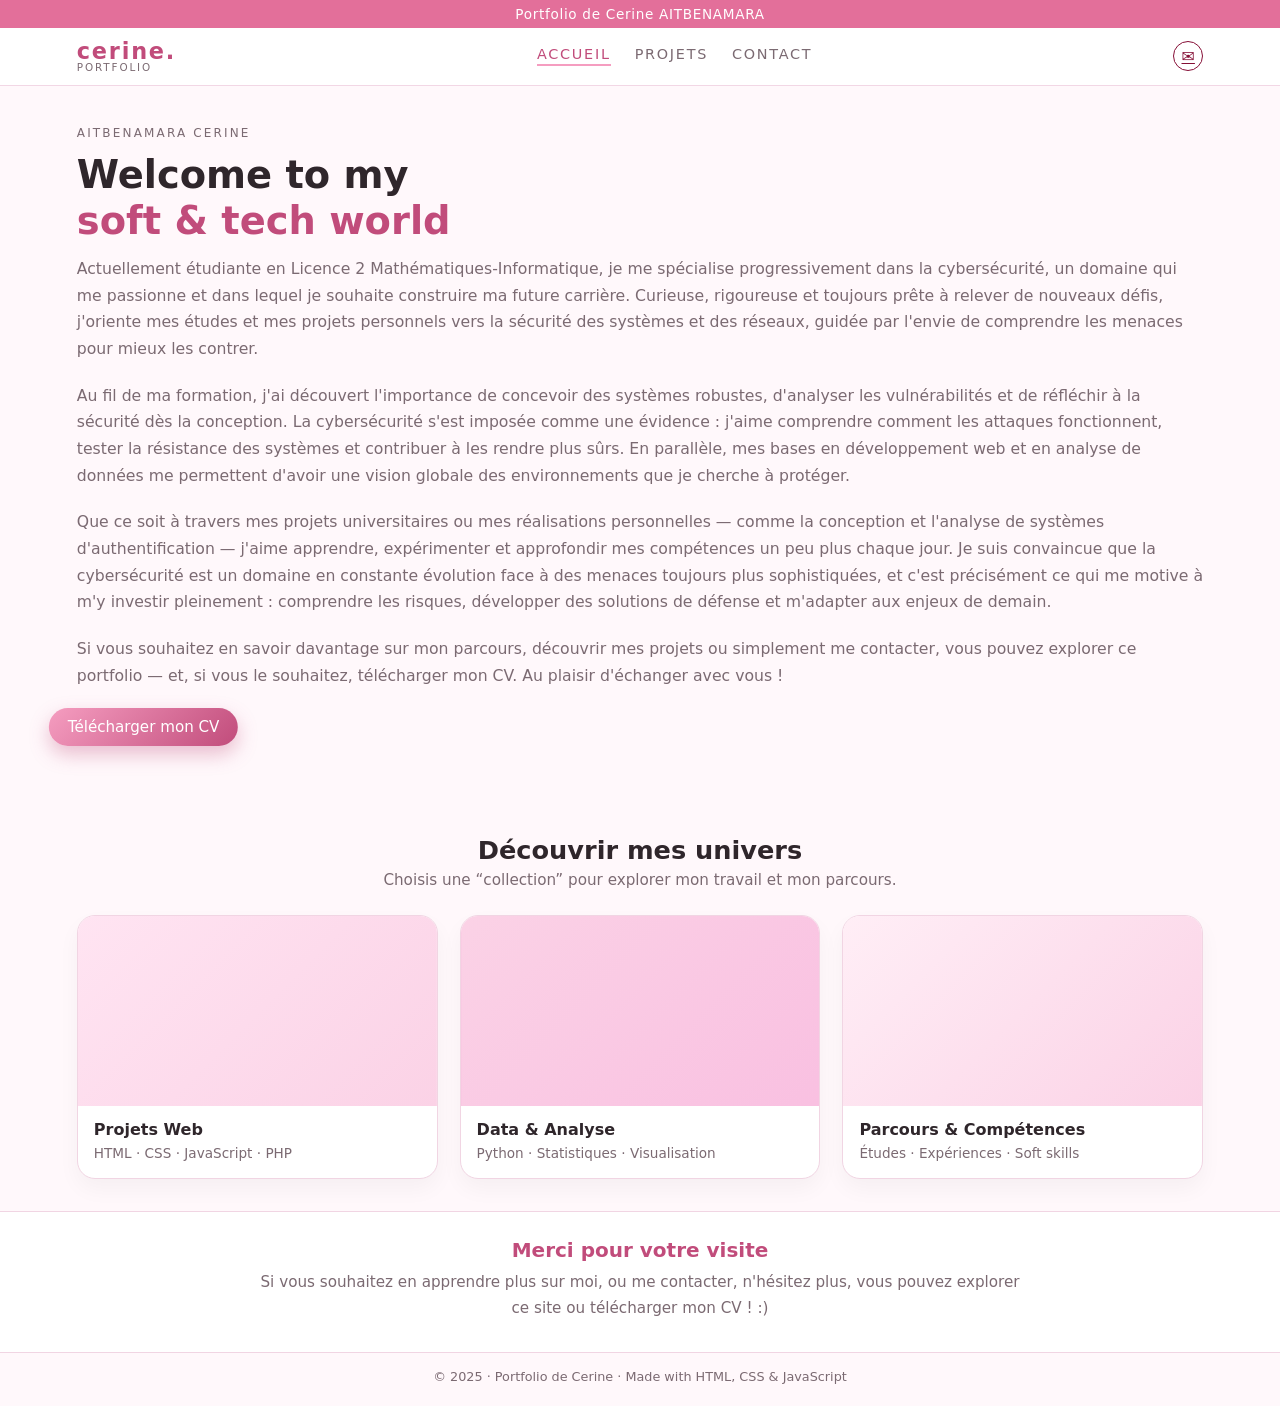
==== index.html @ 7e81b587 "Add files via upload" ====
<!DOCTYPE html>
<html lang="fr">
<head>
    <meta charset="UTF-8">
    <title>Portfolio de Cerine</title>
    <meta name="viewport" content="width=device-width, initial-scale=1.0">
    <link rel="stylesheet" href="style.css">
</head>
<body>

    <div class="top-promo">
        <span>Portfolio de Cerine AITBENAMARA</span>
    </div>

    <!-- HEADER / NAV -->
    <header class="site-header">
        <div class="logo">
            <span class="logo-main">Cerine.</span>
            <span class="logo-sub">portfolio</span>
        </div>

        <nav class="main-nav">
            <a href="index.html" class="active">Accueil</a>
            <a href="projets.html">Projets</a>
            <a href="contact.html">Contact</a>
        </nav>

        <div class="header-icons">
            <a href="contact.html" class="icon-circle">✉️</a>
        </div>
    </header>

    <main>

        <!-- HERO AVEC GROS VISUEL -->

<section class="hero">
    <div class="hero-content hero-full">
        <p class="hero-tagline">AITBENAMARA CERINE</p>

        <h1>Welcome to my<br><span>soft & tech world</span></h1>

        <p class="hero-text">
            Actuellement étudiante en Licence 2 Mathématiques-Informatique, je me spécialise progressivement dans la cybersécurité, un domaine qui me passionne et dans lequel je souhaite construire ma future carrière. Curieuse, rigoureuse et toujours prête à relever de nouveaux défis, j'oriente mes études et mes projets personnels vers la sécurité des systèmes et des réseaux, guidée par l'envie de comprendre les menaces pour mieux les contrer.
        </p>

        <p class="hero-text">
           Au fil de ma formation, j'ai découvert l'importance de concevoir des systèmes robustes, d'analyser les vulnérabilités et de réfléchir à la sécurité dès la conception. La cybersécurité s'est imposée comme une évidence : j'aime comprendre comment les attaques fonctionnent, tester la résistance des systèmes et contribuer à les rendre plus sûrs. En parallèle, mes bases en développement web et en analyse de données me permettent d'avoir une vision globale des environnements que je cherche à protéger.
        </p>

        <p class="hero-text">
          Que ce soit à travers mes projets universitaires ou mes réalisations personnelles — comme la conception et l'analyse de systèmes d'authentification — j'aime apprendre, expérimenter et approfondir mes compétences un peu plus chaque jour. Je suis convaincue que la cybersécurité est un domaine en constante évolution face à des menaces toujours plus sophistiquées, et c'est précisément ce qui me motive à m'y investir pleinement : comprendre les risques, développer des solutions de défense et m'adapter aux enjeux de demain.
        </p>

        <p class="hero-text">
           Si vous souhaitez en savoir davantage sur mon parcours, découvrir mes projets ou simplement me contacter, vous pouvez explorer ce portfolio — et, si vous le souhaitez, télécharger mon CV. Au plaisir d'échanger avec vous !
        </p>

        <div class="hero-buttons">
            <a href="CVV.pdf" class="btn primary" download>Télécharger mon CV</a>
        </div>
    </div>
</section>

 
        <section class="collections">
            <h2>Découvrir mes univers</h2>
            <p class="collections-sub">
                Choisis une “collection” pour explorer mon travail et mon parcours.
            </p>

            <div class="collections-grid">
                <a href="projets.html" class="collection-card">
                    <div class="collection-image collection-web"></div>
                    <div class="collection-info">
                        <span class="collection-title">Projets Web</span>
                        <span class="collection-tag">HTML · CSS · JavaScript · PHP</span>
                    </div>
                </a>

                <a href="projets.html#data" class="collection-card">
                    <div class="collection-image collection-data"></div>
                    <div class="collection-info">
                        <span class="collection-title">Data & Analyse</span>
                        <span class="collection-tag">Python · Statistiques · Visualisation</span>
                    </div>
                </a>

                <a href="projets.html#parcours" class="collection-card">
                    <div class="collection-image collection-parcours"></div>
                    <div class="collection-info">
                        <span class="collection-title">Parcours & Compétences</span>
                        <span class="collection-tag">Études · Expériences · Soft skills</span>
                    </div>
                </a>
            </div>
        </section>

        <!-- MINI SECTION "ABOUT" -->
        <section class="about-strip">
            <div class="about-inner">
                <h3>Merci pour votre visite</h3>
                <p>
				Si vous souhaitez en apprendre plus sur moi, ou me contacter, n'hésitez plus, vous pouvez explorer ce site ou télécharger mon CV ! :)
                </p>
            </div>
        </section>

    </main>

    <footer class="site-footer">
        <p>© 2025 · Portfolio de Cerine · Made with HTML, CSS & JavaScript</p>
    </footer>

    <script src="script.js"></script>
</body>
</html>
---- style.css ----
* {
    margin: 0;
    padding: 0;
    box-sizing: border-box;
    font-family: system-ui, -apple-system, BlinkMacSystemFont, "Segoe UI", sans-serif;
}

:root {
    --rose-fond: #fff8fb;
    --rose-soft: #fbd2e6;
    --rose-medium: #f59dc0;
    --rose-strong: #e36f9a;
    --rose-deep: #c14c7b;
    --texte-principal: #2f262b;
    --texte-secondaire: #7b6a72;
    --blanc: #ffffff;
    --gris-clair: #f5f5f7;
}

/* BODY */
body {
    background: var(--rose-fond);
    color: var(--texte-principal);
}

/* BARRE PROMO */
.top-promo {
    background: var(--rose-strong);
    color: var(--blanc);
    text-align: center;
    padding: 6px 10px;
    font-size: 0.85rem;
    letter-spacing: 0.05em;
}

/* HEADER / NAV */
.site-header {
    position: sticky;
    top: 0;
    z-index: 30;
    background: rgba(255, 255, 255, 0.96);
    backdrop-filter: blur(16px);
    border-bottom: 1px solid #f2d7e5;
    display: flex;
    align-items: center;
    justify-content: space-between;
    padding: 12px 6%;
}

/* LOGO */
.logo {
    display: flex;
    flex-direction: column;
    line-height: 1;
}

.logo-main {
    font-weight: 700;
    font-size: 1.4rem;
    text-transform: lowercase;
    letter-spacing: 0.08em;
    color: var(--rose-deep);
}

.logo-sub {
    font-size: 0.65rem;
    letter-spacing: 0.18em;
    text-transform: uppercase;
    color: var(--texte-secondaire);
}

/* NAVIGATION */
.main-nav {
    display: flex;
    gap: 24px;
}

.main-nav a {
    text-decoration: none;
    font-size: 0.9rem;
    text-transform: uppercase;
    letter-spacing: 0.12em;
    color: var(--texte-secondaire);
    position: relative;
    padding-bottom: 4px;
}

.main-nav a::after {
    content: "";
    position: absolute;
    left: 0;
    bottom: 0;
    height: 2px;
    width: 0;
    background: var(--rose-medium);
    transition: width 0.25s;
}

.main-nav a:hover::after,
.main-nav a.active::after {
    width: 100%;
}

.main-nav a.active {
    color: var(--rose-deep);
}

/* ICONES + LANGUES */
.header-icons {
    display: flex;
    align-items: center;
    gap: 8px;
}

.lang-btn {
    border: none;
    border-radius: 999px;
    padding: 4px 10px;
    font-size: 0.75rem;
    cursor: pointer;
    background: var(--rose-soft);
    color: var(--texte-principal);
}

.lang-btn.ghost {
    background: transparent;
    border: 1px solid var(--rose-soft);
}

.icon-circle {
    width: 30px;
    height: 30px;
    border-radius:50%;
    border: 1px solid var(--rose-deep);
	color:var(--rose-deep);
    display:flex;
    align-items: center;
    justify-content: center;
	color:#850e35;
	border-color: #850e35;
}

/* SECTION HERO (GRAND VISUEL) */
.hero {
    position: relative;
    min-height: 70vh;
    display: flex;
    align-items: center;
    justify-content: flex-start;
    padding: 40px 6% 32px;
    background-image:
        linear-gradient(to bottom, rgba(255, 248, 251, 0.4), rgba(255, 248, 251, 1))
    background-position: center;
    background-size: cover;
}

.hero-overlay {
    position: absolute;
    inset: 0;
    background: linear-gradient(
        to right,
        rgba(255, 248, 251, 0.95),
        rgba(255, 248, 251, 0.88),
        rgba(255, 248, 251, 0.3)
    );
}

/* CONTENU HERO */
.hero-content {
    position: relative;
    max-width: 520px;
    z-index: 1;
}

.hero-tagline {
    font-size: 0.75rem;
    text-transform: uppercase;
    letter-spacing: 0.18em;
    color: var(--texte-secondaire);
    margin-bottom: 12px;
}

.hero h1 {
    font-size: 2.4rem;
    line-height: 1.2;
    margin-bottom: 12px;
    color: var(--texte-principal);
    font-weight: 600;
}

.hero h1 span {
    color: var(--rose-deep);
}

.hero-text {
    font-size: 0.98rem;
    line-height: 1.7;
    color: var(--texte-secondaire);
    margin-bottom: 20px;
}

/* BOUTONS */
.hero-buttons {
    display: flex;
    flex-wrap: wrap;
    gap: 12px;
    margin-bottom: 10px;
    transform: scale(1.05);
}

.btn {
    display: inline-block;
    padding: 10px 18px;
    border-radius: 999px;
    font-size: 0.9rem;
    text-decoration: none;
    cursor: pointer;
    transition: transform 0.15s ease, box-shadow 0.15s ease, background 0.15s ease;
}

.btn.primary {
    background: linear-gradient(135deg, var(--rose-medium), var(--rose-deep));
    color: var(--blanc);
    box-shadow: 0 8px 18px rgba(193, 76, 123, 0.35);
}

.btn.outline {
    background: transparent;
    border: 1px solid var(--rose-medium);
    color: var(--rose-deep);
}

.btn:hover {
    transform: translateY(-1px);
    box-shadow: 0 10px 22px rgba(0, 0, 0, 0.12);
}

/* SECTION COLLECTIONS */
.collections {
    padding: 40px 6% 32px;
    text-align: center;
}

.collections h2 {
    font-size: 1.6rem;
    margin-bottom: 6px;
    color: var(--texte-principal);
}

.collections-sub {
    font-size: 0.95rem;
    color: var(--texte-secondaire);
    margin-bottom: 26px;
}

/* GRID DE CARTES */
.collections-grid {
    display: grid;
    grid-template-columns: repeat(3, minmax(0, 1fr));
    gap: 22px;
}

.collection-card {
    background: var(--blanc);
    border-radius: 18px;
    overflow: hidden;
    text-decoration: none;
    color: inherit;
    border: 1px solid #f1d5e3;
    box-shadow: 0 10px 22px rgba(0, 0, 0, 0.04);
    transition: transform 0.18s ease, box-shadow 0.18s ease;
}

.collection-card:hover {
    transform: translateY(-4px);
    box-shadow: 0 14px 28px rgba(0, 0, 0, 0.08);
}

/* IMAGE*/
.collection-image {
    height: 190px;
    background-size: cover;
    background-position: center;
}

.collection-web {
    background-image: linear-gradient(135deg, #ffe4f2, #fbd2e6);
}

.collection-data {
    background-image: linear-gradient(135deg, #fbd2e6, #f9c0e1);
}

.collection-parcours {
    background-image: linear-gradient(135deg, #ffeef6, #fbd2e6);
}

.collection-info {
    padding: 14px 16px 16px;
    text-align: left;
}

.collection-title {
    display: block;
    font-weight: 600;
    margin-bottom: 4px;
    font-size: 1rem;
}

.collection-tag {
    font-size: 0.85rem;
    color: var(--texte-secondaire);
}

/* STRIP ABOUT */
.about-strip {
    background: var(--blanc);
    padding: 26px 6% 30px;
    border-top: 1px solid #f1d5e3;
    border-bottom: 1px solid #f1d5e3;
}

.about-inner {
    max-width: 760px;
    margin: 0 auto;
    text-align: center;
}

.about-inner h3 {
    font-size: 1.25rem;
    margin-bottom: 8px;
    color: var(--rose-deep);
}

.about-inner p {
    font-size: 0.95rem;
    color: var(--texte-secondaire);
    line-height: 1.7;
}

/* FOOTER */
.site-footer {
    text-align: center;
    font-size: 0.8rem;
    color: var(--texte-secondaire);
    padding: 16px 10px 22px;
}

/* RESPONSIVE */
@media (max-width: 900px) {
    .main-nav {
        display: none;
    }

    .hero {
        padding-top: 30px;
    }

    .hero h1 {
        font-size: 2rem;
    }

    .collections-grid {
        grid-template-columns: 1fr 1fr;
    }
}

@media (max-width: 650px) {
    .site-header {
        padding-inline: 4%;
    }

    .hero {
        background-position: top;
        min-height: 60vh;
    }

    .collections-grid {
        grid-template-columns: 1fr;
    }

    .collections {
        padding-inline: 4%;
    }
}
/* ===== PAGE PROJETS ===== */

.hero-projects {
    padding: 32px 6% 10px;
    background: linear-gradient(to bottom, #fff1f7, #fff8fb);
    border-bottom: 1px solid #f1d5e3;
}

.hero-projects-inner {
    max-width: 640px;
    margin: 0 auto;
    text-align: center;
}

.hero-projects-inner h1 {
    font-size: 2.1rem;
    margin-bottom: 10px;
    color: var(--texte-principal);
}

.hero-projects-inner h1 span {
    color: var(--rose-deep);
}

.projects-intro {
    font-size: 0.96rem;
    color: var(--texte-secondaire);
    line-height: 1.7;
}

/* Sections de projets */
.projects-section {
    padding: 32px 6% 24px;
    background: var(--rose-fond);
}

.projects-section:nth-of-type(even) {
    background: var(--blanc);
}

.section-header {
    text-align: center;
    max-width: 620px;
    margin: 0 auto 22px;
}

.section-label {
    display: inline-block;
    font-size: 0.7rem;
    text-transform: uppercase;
    letter-spacing: 0.18em;
    color: var(--texte-secondaire);
    margin-bottom: 6px;
}

.section-header h2 {
    font-size: 1.5rem;
    margin-bottom: 4px;
    color: var(--texte-principal);
}

.section-header p {
    font-size: 0.9rem;
    color: var(--texte-secondaire);
}

/* Grid de cartes projets */
.projects-grid {
    display: grid;
    grid-template-columns: repeat(3, minmax(0, 1fr));
    gap: 22px;
}

.project-card {
    background: var(--blanc);
    border-radius: 18px;
    border: 1px solid #f1d5e3;
    overflow: hidden;
    box-shadow: 0 10px 22px rgba(0, 0, 0, 0.04);
    display: flex;
    flex-direction: column;
}

.project-image {
    height: 140px;
    background-size: cover;
    background-position: center;
}

/* Dégradés placeholder */
.project-img-1 {
    background-image: linear-gradient(135deg, #ffe4f2, #fbd2e6);
}
.project-img-2 {
    background-image: linear-gradient(135deg, #fbd2e6, #f9c0e1);
}
.project-img-3 {
    background-image: linear-gradient(135deg, #ffeef6, #ffe4f2);
}
.project-img-data-1 {
    background-image: linear-gradient(135deg, #e8f1ff, #fbd2e6);
}
.project-img-data-2 {
    background-image: linear-gradient(135deg, #fdf2ff, #fbd2e6);
}

.project-body {
    padding: 14px 16px 16px;
    flex: 1;
    display: flex;
    flex-direction: column;
}

.project-pill {
    display: inline-block;
    font-size: 0.7rem;
    text-transform: uppercase;
    letter-spacing: 0.16em;
    color: var(--rose-deep);
    background: #ffe4f2;
    padding: 4px 9px;
    border-radius: 999px;
    margin-bottom: 6px;
}

.project-body h3 {
    font-size: 1rem;
    margin-bottom: 6px;
}

.project-body p {
    font-size: 0.9rem;
    color: var(--texte-secondaire);
    margin-bottom: 6px;
}

.project-techs {
    font-size: 0.8rem;
    color: var(--rose-deep);
    margin-top: auto;
}

.project-actions {
    display: flex;
    flex-wrap: wrap;
    gap: 8px;
    margin-top: 10px;
}

/* version mini des boutons */
.btn.tiny {
    padding: 7px 12px;
    font-size: 0.8rem;
}

/* Parcours & compétences */
.parcours-grid {
    display: grid;
    grid-template-columns: 1.1fr 1fr;
    gap: 26px;
    max-width: 980px;
    margin: 0 auto;
}

.parcours-column h3 {
    font-size: 1.1rem;
    margin-bottom: 10px;
    color: var(--texte-principal);
}

/* Timeline */
.timeline {
    list-style: none;
    border-left: 2px solid #f1d5e3;
    padding-left: 16px;
}

.timeline-item {
    position: relative;
    margin-bottom: 14px;
}

.timeline-item::before {
    content: "";
    position: absolute;
    left: -11px;
    top: 4px;
    width: 10px;
    height: 10px;
    border-radius: 999px;
    background: var(--rose-medium);
}

.timeline-date {
    font-size: 0.8rem;
    color: var(--texte-secondaire);
}

.timeline-item h4 {
    font-size: 0.95rem;
    margin-bottom: 2px;
    color: var(--texte-principal);
}

.timeline-item p {
    font-size: 0.9rem;
    color: var(--texte-secondaire);
}

/* Skills tags */
.skills-tags {
    display: flex;
    flex-wrap: wrap;
    gap: 8px;
    margin-bottom: 10px;
}

.skills-tags span {
    font-size: 0.8rem;
    padding: 5px 9px;
    border-radius: 999px;
    background: #fff5fb;
    border: 1px solid #f1d5e3;
}

.skills-subtitle {
    font-size: 0.9rem;
    margin: 8px 0 4px;
    color: var(--texte-principal);
}

/* Responsive pour la page projets */
@media (max-width: 900px) {
    .projects-grid {
        grid-template-columns: 1fr 1fr;
    }

    .parcours-grid {
        grid-template-columns: 1fr;
    }
}

@media (max-width: 650px) {
    .projects-section {
        padding-inline: 4%;
    }

    .projects-grid {
        grid-template-columns: 1fr;
    }
}
/* ===== PAGE VEILLE TECHNO ===== */

.hero-veille {
    padding: 32px 6% 18px;
    background: linear-gradient(to bottom, #fff1f7, #fff8fb);
    border-bottom: 1px solid #f1d5e3;
}

.hero-veille-inner {
    max-width: 680px;
    margin: 0 auto;
    text-align: center;
}

.hero-veille-inner h1 {
    font-size: 2.1rem;
    margin-bottom: 10px;
    color: var(--texte-principal);
}

.hero-veille-inner h1 span {
    color: var(--rose-deep);
}

.veille-tags-main {
    margin-top: 14px;
    display: flex;
    flex-wrap: wrap;
    justify-content: center;
    gap: 8px;
}

.veille-tags-main span {
    font-size: 0.8rem;
    padding: 5px 10px;
    border-radius: 999px;
    background: #fff5fb;
    border: 1px solid #f1d5e3;
}

/* Sections */
.veille-section {
    padding: 30px 6% 24px;
    background: var(--rose-fond);
}

.veille-section:nth-of-type(even) {
    background: var(--blanc);
}

/* Grids */
.veille-grid {
    display: grid;
    gap: 22px;
    margin-top: 8px;
}

.themes-grid {
    grid-template-columns: repeat(3, minmax(0, 1fr));
}

.articles-grid {
    grid-template-columns: repeat(4, minmax(0, 1fr));
}

/* Cartes de thème */
.veille-card {
    background: var(--blanc);
    border-radius: 18px;
    border: 1px solid #f1d5e3;
    padding: 16px 16px 18px;
    box-shadow: 0 10px 22px rgba(0, 0, 0, 0.04);
}

.veille-card h3 {
    font-size: 1rem;
    margin-bottom: 6px;
    color: var(--texte-principal);
}

.veille-card p {
    font-size: 0.9rem;
    color: var(--texte-secondaire);
    margin-bottom: 8px;
}

/* Listes veille */
.veille-list {
    list-style: none;
    font-size: 0.88rem;
    color: var(--texte-secondaire);
}

.veille-list li {
    margin-bottom: 4px;
    position: relative;
    padding-left: 14px;
}

.veille-list li::before {
    content: "•";
    position: absolute;
    left: 2px;
    color: var(--rose-deep);
}

/* Cartes articles */
.veille-article-card {
    background: var(--blanc);
    border-radius: 16px;
    border: 1px solid #f1d5e3;
    padding: 14px 14px 16px;
    box-shadow: 0 10px 22px rgba(0, 0, 0, 0.04);
}

.article-tag {
    display: inline-block;
    font-size: 0.7rem;
    text-transform: uppercase;
    letter-spacing: 0.16em;
    color: var(--rose-deep);
    background: #ffe4f2;
    padding: 4px 8px;
    border-radius: 999px;
    margin-bottom: 6px;
}

.veille-article-card h3 {
    font-size: 0.98rem;
    margin-bottom: 4px;
}

.article-meta {
    font-size: 0.8rem;
    color: var(--texte-secondaire);
    margin-bottom: 6px;
}

.article-text {
    font-size: 0.88rem;
    color: var(--texte-secondaire);
    margin-bottom: 6px;
}

.article-link {
    font-size: 0.82rem;
    color: var(--rose-deep);
}

/* Méthodologie */
.veille-method-grid {
    display: grid;
    grid-template-columns: repeat(3, minmax(0, 1fr));
    gap: 22px;
    margin-top: 8px;
}

.veille-method-card {
    background: var(--blanc);
    border-radius: 18px;
    border: 1px solid #f1d5e3;
    padding: 16px 16px 18px;
    box-shadow: 0 10px 22px rgba(0, 0, 0, 0.04);
}

.veille-method-card h3 {
    font-size: 1rem;
    margin-bottom: 8px;
}

/* Responsive veille */
@media (max-width: 1000px) {
    .themes-grid {
        grid-template-columns: 1fr 1fr;
    }

    .articles-grid {
        grid-template-columns: 1fr 1fr;
    }

    .veille-method-grid {
        grid-template-columns: 1fr 1fr;
    }
}

@media (max-width: 650px) {
    .veille-section {
        padding-inline: 4%;
    }

    .themes-grid,
    .articles-grid,
    .veille-method-grid {
        grid-template-columns: 1fr;
    }
}
/* ===== PAGE CONTACT ===== */

.hero-contact {
    padding: 32px 6% 18px;
    background: linear-gradient(to bottom, #fff1f7, #fff8fb);
    border-bottom: 1px solid #f1d5e3;
}

.hero-contact-inner {
    max-width: 620px;
    margin: 0 auto;
    text-align: center;
}

.hero-contact-inner h1 {
    font-size: 2.1rem;
    margin-bottom: 10px;
    color: var(--texte-principal);
}

.hero-contact-inner h1 span {
    color: var(--rose-deep);
}

/* Section formulaire */

.contact-section {
    padding: 30px 6% 40px;
    background: var(--rose-fond);
}

.contact-wrapper {
    max-width: 1000px;
    margin: 0 auto;
    display: grid;
    grid-template-columns: 0.9fr 1.1fr;
    gap: 26px;
}

/* Colonne infos */

.contact-info {
    background: var(--blanc);
    border-radius: 20px;
    border: 1px solid #f1d5e3;
    padding: 18px 18px 20px;
    box-shadow: 0 10px 22px rgba(0, 0, 0, 0.04);
}

.contact-info h2 {
    font-size: 1.1rem;
    margin-bottom: 8px;
    color: var(--rose-deep);
}

.contact-info p {
    font-size: 0.9rem;
    color: var(--texte-secondaire);
    margin-bottom: 6px;
}

.contact-info ul {
    list-style: none;
    margin-top: 6px;
    margin-bottom: 10px;
    font-size: 0.9rem;
    color: var(--texte-secondaire);
}

.contact-info li {
    margin-bottom: 4px;
    padding-left: 14px;
    position: relative;
}

.contact-info li::before {
    content: "•";
    position: absolute;
    left: 2px;
    color: var(--rose-deep);
}

.contact-details p {
    font-size: 0.9rem;
    color: var(--texte-secondaire);
    margin-bottom: 4px;
}

.contact-details span {
    font-weight: 600;
    color: var(--texte-principal);
}

/* Colonne formulaire */

.contact-form {
    background: var(--blanc);
    border-radius: 20px;
    border: 1px solid #f1d5e3;
    padding: 18px 18px 20px;
    box-shadow: 0 10px 22px rgba(0, 0, 0, 0.05);
}

.contact-form h2 {
    font-size: 1.1rem;
    margin-bottom: 10px;
    color: var(--rose-deep);
}

/* Champs */

.field-row {
    display: flex;
    gap: 12px;
    flex-wrap: wrap;
}

.field-group {
    margin-bottom: 10px;
    width: 100%;
}

.field-row .field-group {
    flex: 1 1 150px;
}

.field-group label {
    display: block;
    font-size: 0.85rem;
    margin-bottom: 3px;
    color: var(--texte-principal);
}

.field-group input,
.field-group select,
.field-group textarea {
    width: 100%;
    padding: 8px 10px;
    border-radius: 10px;
    border: 1px solid #ebd3e3;
    font-size: 0.9rem;
    outline: none;
    background: #fffdfd;
}

.field-group textarea {
    resize: vertical;
    min-height: 110px;
}

.field-group input:focus,
.field-group select:focus,
.field-group textarea:focus {
    border-color: var(--rose-medium);
    box-shadow: 0 0 0 2px rgba(245, 157, 192, 0.25);
}

/* Bouton & note */

.contact-submit {
    margin-top: 4px;
}

.contact-note {
    margin-top: 6px;
    font-size: 0.8rem;
    color: var(--texte-secondaire);
}

/* Responsive contact */

@media (max-width: 900px) {
    .contact-wrapper {
        grid-template-columns: 1fr;
    }
}

@media (max-width: 650px) {
    .contact-section {
        padding-inline: 4%;
    }
}
/*MODIFICATION DU TEXTE DE PRESENTATION GAUCHE-->TOUTE LA SURFACE*/
.hero {
    display: block;
    padding: 40px 6%;
}
.hero-content.hero-full {
    max-width: none;
    margin: 0;
}
/* Image du projet2*/
.project-image {
    position: relative;
    overflow: hidden;
}

/* L’image est invisible au départ */
.project-image img {
    width: 100%;
    height: 100%;
    object-fit: cover;
    opacity: 0;
    transform: scale(1.1);
    transition: all 0.5s ease;
}

/* Apparition douce quand on survole */
.project-image:hover img {
    opacity: 1;
    transform: scale(1);
}

/* Garder le fond d'origine */
.project-img-2 {
    background: linear-gradient(135deg, #ffd6e8, #f7c5dd);
}
.project-img-1 {
    background: linear-gradient(135deg, #ffd6e8, #f7c5dd);
}
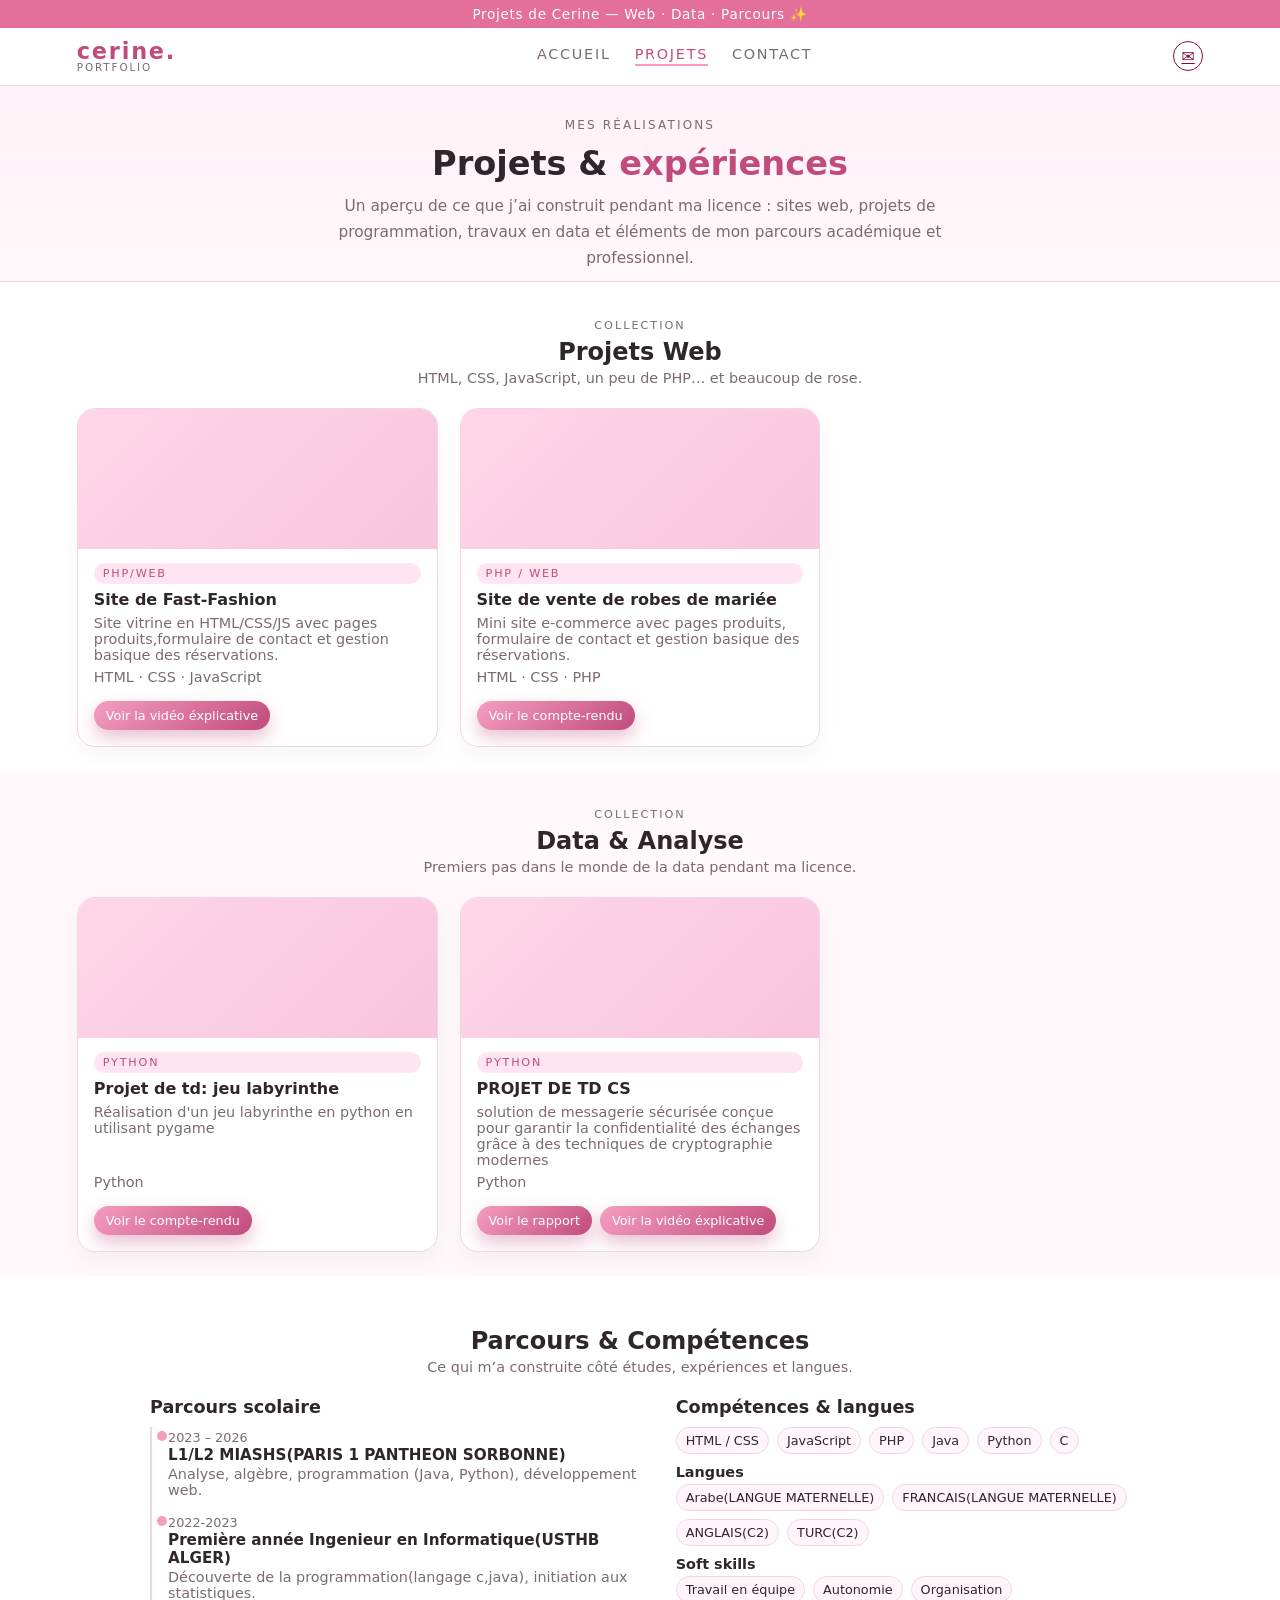
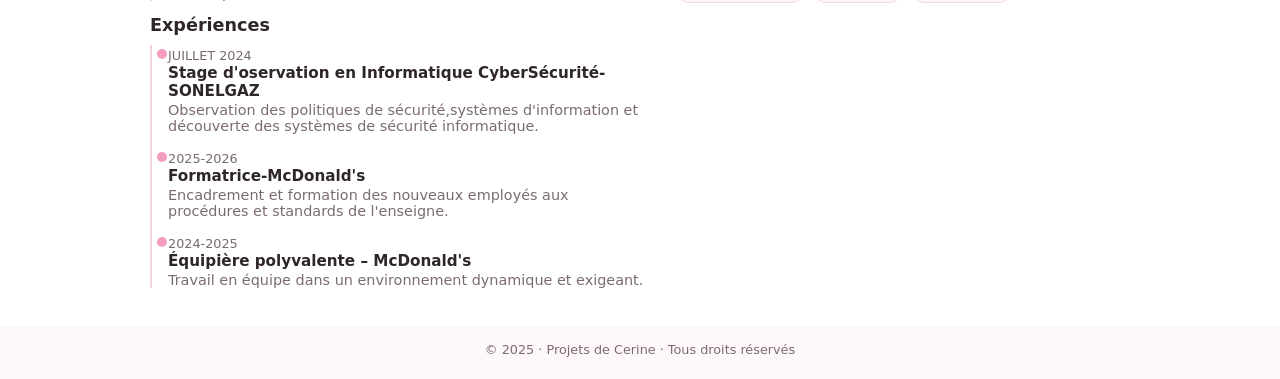
==== commit d35090be: "modif index" ====
--- a/index.html
+++ b/index.html
@@ -2,17 +2,18 @@
 <html lang="fr">
 <head>
     <meta charset="UTF-8">
-    <title>Portfolio de Cerine</title>
+    <title>Projets – Portfolio de Cerine</title>
     <meta name="viewport" content="width=device-width, initial-scale=1.0">
     <link rel="stylesheet" href="style.css">
 </head>
 <body>
 
+    <!-- BARRE PROMO -->
     <div class="top-promo">
-        <span>Portfolio de Cerine AITBENAMARA</span>
+        <span>Projets de Cerine — Web · Data · Parcours ✨</span>
     </div>
 
-    <!-- HEADER / NAV -->
+    <!-- HEADER -->
     <header class="site-header">
         <div class="logo">
             <span class="logo-main">Cerine.</span>
@@ -20,96 +21,204 @@
         </div>
 
         <nav class="main-nav">
-            <a href="index.html" class="active">Accueil</a>
-            <a href="projets.html">Projets</a>
+            <a href="index.html">Accueil</a>
+            <a href="projets.html" class="active">Projets</a>
             <a href="contact.html">Contact</a>
         </nav>
 
         <div class="header-icons">
+
             <a href="contact.html" class="icon-circle">✉️</a>
         </div>
     </header>
 
     <main>
 
-        <!-- HERO AVEC GROS VISUEL -->
-
-<section class="hero">
-    <div class="hero-content hero-full">
-        <p class="hero-tagline">AITBENAMARA CERINE</p>
-
-        <h1>Welcome to my<br><span>soft & tech world</span></h1>
-
-        <p class="hero-text">
-            Actuellement étudiante en Licence 2 Mathématiques-Informatique, je me spécialise progressivement dans la cybersécurité, un domaine qui me passionne et dans lequel je souhaite construire ma future carrière. Curieuse, rigoureuse et toujours prête à relever de nouveaux défis, j'oriente mes études et mes projets personnels vers la sécurité des systèmes et des réseaux, guidée par l'envie de comprendre les menaces pour mieux les contrer.
-        </p>
-
-        <p class="hero-text">
-           Au fil de ma formation, j'ai découvert l'importance de concevoir des systèmes robustes, d'analyser les vulnérabilités et de réfléchir à la sécurité dès la conception. La cybersécurité s'est imposée comme une évidence : j'aime comprendre comment les attaques fonctionnent, tester la résistance des systèmes et contribuer à les rendre plus sûrs. En parallèle, mes bases en développement web et en analyse de données me permettent d'avoir une vision globale des environnements que je cherche à protéger.
-        </p>
-
-        <p class="hero-text">
-          Que ce soit à travers mes projets universitaires ou mes réalisations personnelles — comme la conception et l'analyse de systèmes d'authentification — j'aime apprendre, expérimenter et approfondir mes compétences un peu plus chaque jour. Je suis convaincue que la cybersécurité est un domaine en constante évolution face à des menaces toujours plus sophistiquées, et c'est précisément ce qui me motive à m'y investir pleinement : comprendre les risques, développer des solutions de défense et m'adapter aux enjeux de demain.
-        </p>
-
-        <p class="hero-text">
-           Si vous souhaitez en savoir davantage sur mon parcours, découvrir mes projets ou simplement me contacter, vous pouvez explorer ce portfolio — et, si vous le souhaitez, télécharger mon CV. Au plaisir d'échanger avec vous !
-        </p>
-
-        <div class="hero-buttons">
-            <a href="CVV.pdf" class="btn primary" download>Télécharger mon CV</a>
-        </div>
-    </div>
-</section>
-
- 
-        <section class="collections">
-            <h2>Découvrir mes univers</h2>
-            <p class="collections-sub">
-                Choisis une “collection” pour explorer mon travail et mon parcours.
-            </p>
-
-            <div class="collections-grid">
-                <a href="projets.html" class="collection-card">
-                    <div class="collection-image collection-web"></div>
-                    <div class="collection-info">
-                        <span class="collection-title">Projets Web</span>
-                        <span class="collection-tag">HTML · CSS · JavaScript · PHP</span>
-                    </div>
-                </a>
-
-                <a href="projets.html#data" class="collection-card">
-                    <div class="collection-image collection-data"></div>
-                    <div class="collection-info">
-                        <span class="collection-title">Data & Analyse</span>
-                        <span class="collection-tag">Python · Statistiques · Visualisation</span>
-                    </div>
-                </a>
-
-                <a href="projets.html#parcours" class="collection-card">
-                    <div class="collection-image collection-parcours"></div>
-                    <div class="collection-info">
-                        <span class="collection-title">Parcours & Compétences</span>
-                        <span class="collection-tag">Études · Expériences · Soft skills</span>
-                    </div>
-                </a>
-            </div>
-        </section>
-
-        <!-- MINI SECTION "ABOUT" -->
-        <section class="about-strip">
-            <div class="about-inner">
-                <h3>Merci pour votre visite</h3>
-                <p>
-				Si vous souhaitez en apprendre plus sur moi, ou me contacter, n'hésitez plus, vous pouvez explorer ce site ou télécharger mon CV ! :)
+        <!-- HERO PROJETS -->
+        <section class="hero-projects">
+            <div class="hero-projects-inner">
+                <p class="hero-tagline">Mes réalisations</p>
+                <h1>Projets & <span>expériences</span></h1>
+                <p class="projects-intro">
+                    Un aperçu de ce que j’ai construit pendant ma licence :
+                    sites web, projets de programmation, travaux en data
+                    et éléments de mon parcours académique et professionnel.
                 </p>
             </div>
         </section>
 
+        <!-- SECTION PROJETS WEB -->
+        <section class="projects-section" id="web">
+            <div class="section-header">
+                <span class="section-label">Collection</span>
+                <h2>Projets Web</h2>
+                <p>HTML, CSS, JavaScript, un peu de PHP… et beaucoup de rose.</p>
+            </div>
+
+            <div class="projects-grid">
+                <!-- Projet 1 -->
+                <article class="project-card">
+                     <div class="project-image project-img-1">
+							<img src="img/siteFF.png" alt="Aperçu du projet - Site de vente">
+					</div>
+                    <div class="project-body">
+                        <span class="project-pill">PHP/WEB</span>
+                        <h3>Site de Fast-Fashion</h3>
+                        <p>
+                            Site vitrine en HTML/CSS/JS avec pages produits,formulaire de contact et gestion basique des réservations.
+                        </p>
+                        <p class="project-techs">HTML · CSS · JavaScript</p>
+                        <div class="project-actions">
+                            <a href="video/site_AMIRA_CERINE.mp4" class="btn tiny primary" target="_blank">Voir la vidéo éxplicative</a>
+                        </div>
+                    </div>
+                </article>
+
+                <!-- Projet 2 -->
+                <article class="project-card">
+                    <div class="project-image project-img-2">
+						<img src="img/siteRM.png" alt="Aperçu du projet - Site de robes">
+					</div>
+                    <div class="project-body">
+                        <span class="project-pill">PHP / Web</span>
+                        <h3>Site de vente de robes de mariée</h3>
+                        <p>
+                            Mini site e-commerce avec pages produits, formulaire de contact
+                            et gestion basique des réservations.
+                        </p>
+                        <p class="project-techs">HTML · CSS · PHP</p>
+                        <div class="project-actions">
+                            <a href="Projet_Web_TD1_MELODY_CERINE.pdf" class="btn tiny primary">Voir le compte-rendu</a>
+                        </div>
+                    </div>
+                </article>
+            </div>
+        </section>
+
+        <!-- SECTION DATA -->
+        <section class="projects-section" id="data">
+            <div class="section-header">
+                <span class="section-label">Collection</span>
+                <h2>Data & Analyse</h2>
+                <p>Premiers pas dans le monde de la data pendant ma licence.</p>
+            </div>
+
+            <div class="projects-grid">
+                <!-- Data 1 -->
+                <article class="project-card">
+                    <div class="project-image project-img-1">
+							<img src="img/laby.png" alt="Aperçu du projet">
+					</div>
+                    <div class="project-body">
+                        <span class="project-pill">Python</span>
+                        <h3>Projet de td: jeu labyrinthe</h3>
+                        <p>
+                             Réalisation d'un jeu labyrinthe en python en utilisant pygame
+                        </p>
+						<p class="project-techs">Python</p>
+                        <div class="project-actions">
+                            <a href="Compte rendu – Jeu Python Labyrinthe de la Princesse.pdf" class="btn tiny primary">Voir le compte-rendu</a>
+                        </div>
+                    </div>
+                </article>
+
+                <!-- Data 2 -->
+                <article class="project-card">
+                    <div class="project-image project-img-1">
+							<img src="img/app.png" alt="Aperçu du projet">
+					</div>
+                    <div class="project-body">
+                        <span class="project-pill">PYTHON</span>
+                        <h3>PROJET DE TD CS</h3>
+                        <p>
+                             solution de messagerie sécurisée conçue pour garantir la confidentialité des
+échanges grâce à des techniques de cryptographie modernes
+                        </p>
+                        <p class="project-techs">Python</p>
+                        <div class="project-actions">
+                            <a href="rapport_app.pdf" class="btn tiny primary">Voir le rapport </a>
+							<a href="video/vidapp.mp4" class="btn tiny primary" target="_blank">Voir la vidéo éxplicative</a>
+                        </div>
+                    </div>
+                </article>
+            </div>
+        </section>
+
+        <!-- SECTION PARCOURS & COMPÉTENCES -->
+        <section class="projects-section" id="parcours">
+            <div class="section-header">
+                <span class="section-label"></span>
+                <h2>Parcours & Compétences</h2>
+                <p>Ce qui m’a construite côté études, expériences et langues.</p>
+            </div>
+
+            <div class="parcours-grid">
+                <!-- Colonne parcours -->
+                <div class="parcours-column">
+                    <h3>Parcours scolaire</h3>
+                    <ul class="timeline">
+                        <li class="timeline-item">
+                            <span class="timeline-date">2023 – 2026</span>
+                            <h4>L1/L2 MIASHS(PARIS 1 PANTHEON SORBONNE)</h4>
+                            <p>Analyse, algèbre, programmation (Java, Python), développement web.</p>
+                        </li>
+                        <li class="timeline-item">
+                            <span class="timeline-date">2022-2023</span>
+                            <h4>Première année Ingenieur en Informatique(USTHB ALGER)</h4>
+                            <p>Découverte de la programmation(langage c,java), initiation aux statistiques.</p>
+                        </li>
+                    </ul>
+					<h3>Expériences</h3>
+					<ul class="timeline">
+						<li class="timeline-item">
+							<span class="timeline-date">JUILLET 2024</span>
+							<h4>Stage d'oservation en Informatique CyberSécurité-SONELGAZ</h4>
+							<p>Observation des politiques de sécurité,systèmes d'information et découverte des systèmes de sécurité informatique.</p>
+						</li>
+						<li class="timeline-item">
+							<span class="timeline-date">2025-2026</span>
+							<h4>Formatrice-McDonald's</h4>
+							<p>Encadrement et formation des nouveaux employés aux procédures et standards de l'enseigne.</p>
+						</li>
+						<li class="timeline-item">
+							<span class="timeline-date">2024-2025</span>
+							<h4>Équipière polyvalente – McDonald's</h4>
+							<p>Travail en équipe dans un environnement dynamique et exigeant.</p>
+						</li>
+                </div>
+
+                <!-- Colonne compétences -->
+                <div class="parcours-column">
+                    <h3>Compétences & langues</h3>
+                    <div class="skills-tags">
+                        <span>HTML / CSS</span>
+                        <span>JavaScript</span>
+                        <span>PHP</span>
+                        <span>Java</span>
+                        <span>Python</span>
+						<span>C</span>
+                    </div>
+                    <h4 class="skills-subtitle">Langues</h4>
+                    <div class="skills-tags">
+                        <span>Arabe(LANGUE MATERNELLE)</span>
+                        <span>FRANCAIS(LANGUE MATERNELLE)</span>
+                        <span>ANGLAIS(C2)</span>
+						<span>TURC(C2)</span>
+                    </div>
+                    <h4 class="skills-subtitle">Soft skills</h4>
+                    <div class="skills-tags">
+                        <span>Travail en équipe</span>
+                        <span>Autonomie</span>
+                        <span>Organisation</span>
+                    </div>
+                </div>
+            </div>
+        </section>
+
     </main>
 
     <footer class="site-footer">
-        <p>© 2025 · Portfolio de Cerine · Made with HTML, CSS & JavaScript</p>
+        <p>© 2025 · Projets de Cerine · Tous droits réservés</p>
     </footer>
 
     <script src="script.js"></script>
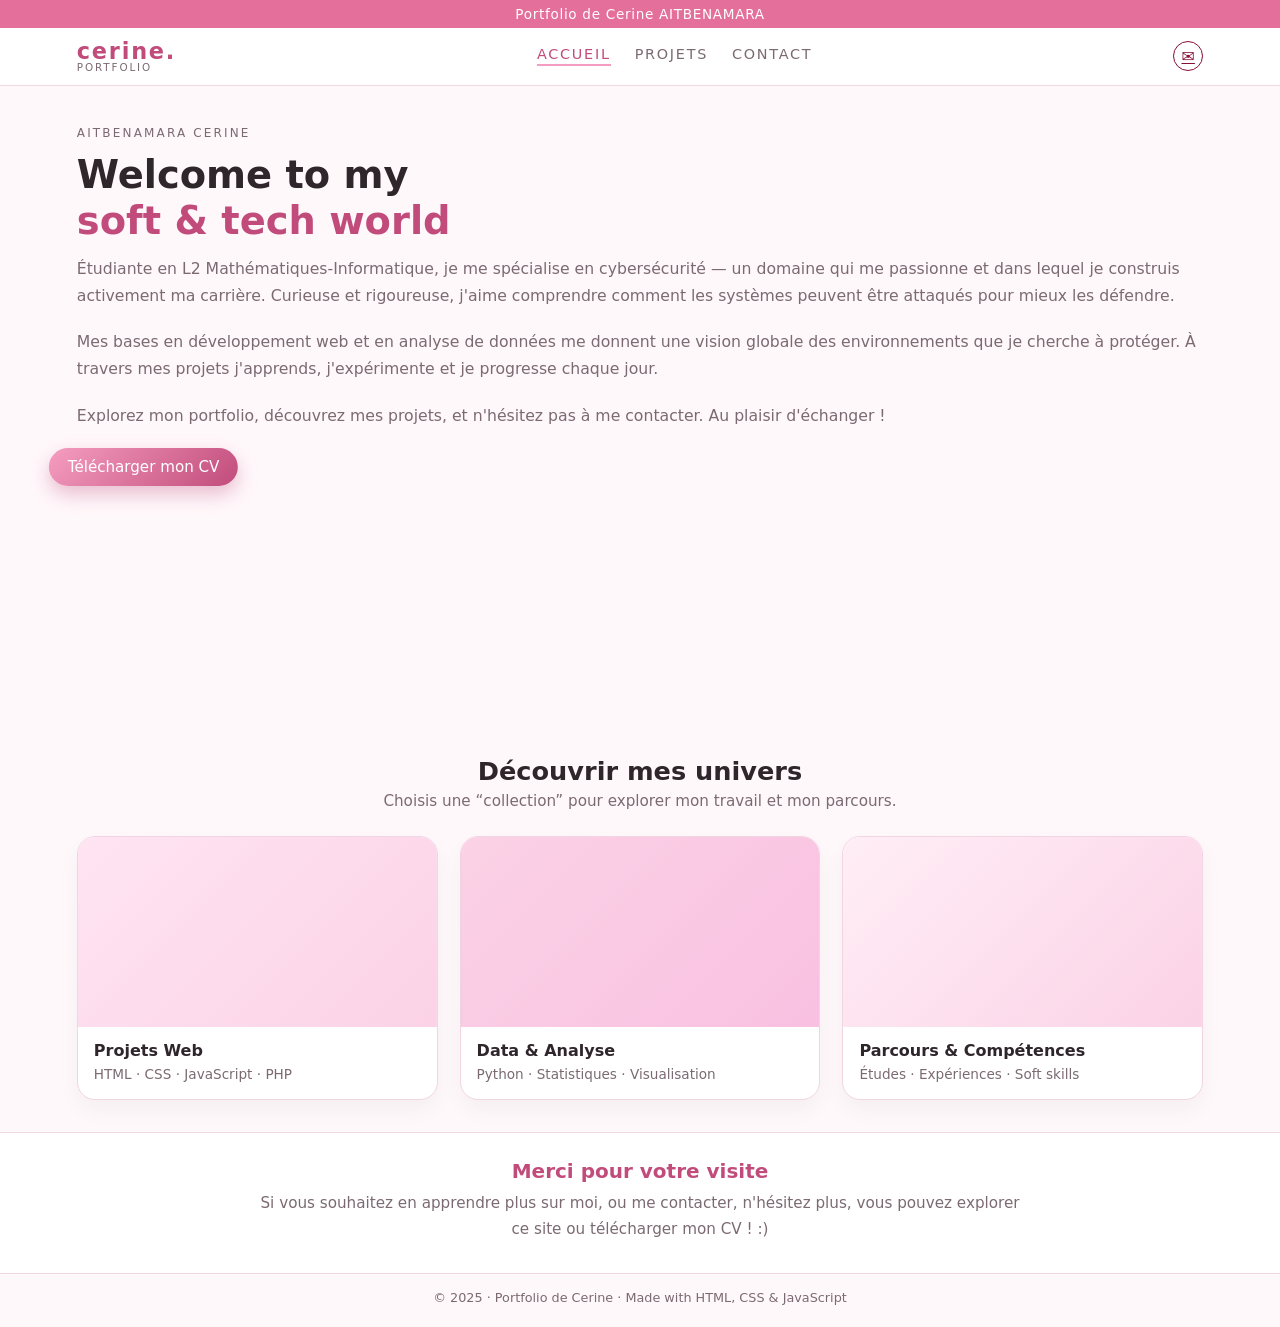
==== commit bbfbfc95: "index modif" ====
--- a/index.html
+++ b/index.html
@@ -2,18 +2,17 @@
 <html lang="fr">
 <head>
     <meta charset="UTF-8">
-    <title>Projets – Portfolio de Cerine</title>
+    <title>Portfolio de Cerine</title>
     <meta name="viewport" content="width=device-width, initial-scale=1.0">
     <link rel="stylesheet" href="style.css">
 </head>
 <body>
 
-    <!-- BARRE PROMO -->
     <div class="top-promo">
-        <span>Projets de Cerine — Web · Data · Parcours ✨</span>
+        <span>Portfolio de Cerine AITBENAMARA</span>
     </div>
 
-    <!-- HEADER -->
+    <!-- HEADER / NAV -->
     <header class="site-header">
         <div class="logo">
             <span class="logo-main">Cerine.</span>
@@ -21,204 +20,93 @@
         </div>
 
         <nav class="main-nav">
-            <a href="index.html">Accueil</a>
-            <a href="projets.html" class="active">Projets</a>
+            <a href="index.html" class="active">Accueil</a>
+            <a href="projets.html">Projets</a>
             <a href="contact.html">Contact</a>
         </nav>
 
         <div class="header-icons">
-
             <a href="contact.html" class="icon-circle">✉️</a>
         </div>
     </header>
 
     <main>
 
-        <!-- HERO PROJETS -->
-        <section class="hero-projects">
-            <div class="hero-projects-inner">
-                <p class="hero-tagline">Mes réalisations</p>
-                <h1>Projets & <span>expériences</span></h1>
-                <p class="projects-intro">
-                    Un aperçu de ce que j’ai construit pendant ma licence :
-                    sites web, projets de programmation, travaux en data
-                    et éléments de mon parcours académique et professionnel.
-                </p>
+        <!-- HERO AVEC GROS VISUEL -->
+
+<section class="hero">
+    <div class="hero-content hero-full">
+        <p class="hero-tagline">AITBENAMARA CERINE</p>
+
+        <h1>Welcome to my<br><span>soft & tech world</span></h1>
+
+        <p class="hero-text">
+          Étudiante en L2 Mathématiques-Informatique, je me spécialise en cybersécurité — un domaine qui me passionne et dans lequel je construis activement ma carrière. Curieuse et rigoureuse, j'aime comprendre comment les systèmes peuvent être attaqués pour mieux les défendre.
+        </p>
+
+        <p class="hero-text">
+		 Mes bases en développement web et en analyse de données me donnent une vision globale des environnements que je cherche à protéger. À travers mes projets j'apprends, j'expérimente et je progresse chaque jour.
+		</p>
+          
+
+        <p class="hero-text">
+		 Explorez mon portfolio, découvrez mes projets, et n'hésitez pas à me contacter. Au plaisir d'échanger !
+		</p>
+
+        <div class="hero-buttons">
+            <a href="CVALT.pdf" class="btn primary" download>Télécharger mon CV</a>
+        </div>
+    </div>
+</section>
+
+ 
+        <section class="collections">
+            <h2>Découvrir mes univers</h2>
+            <p class="collections-sub">
+                Choisis une “collection” pour explorer mon travail et mon parcours.
+            </p>
+
+            <div class="collections-grid">
+                <a href="projets.html" class="collection-card">
+                    <div class="collection-image collection-web"></div>
+                    <div class="collection-info">
+                        <span class="collection-title">Projets Web</span>
+                        <span class="collection-tag">HTML · CSS · JavaScript · PHP</span>
+                    </div>
+                </a>
+
+                <a href="projets.html#data" class="collection-card">
+                    <div class="collection-image collection-data"></div>
+                    <div class="collection-info">
+                        <span class="collection-title">Data & Analyse</span>
+                        <span class="collection-tag">Python · Statistiques · Visualisation</span>
+                    </div>
+                </a>
+
+                <a href="projets.html#parcours" class="collection-card">
+                    <div class="collection-image collection-parcours"></div>
+                    <div class="collection-info">
+                        <span class="collection-title">Parcours & Compétences</span>
+                        <span class="collection-tag">Études · Expériences · Soft skills</span>
+                    </div>
+                </a>
             </div>
         </section>
 
-        <!-- SECTION PROJETS WEB -->
-        <section class="projects-section" id="web">
-            <div class="section-header">
-                <span class="section-label">Collection</span>
-                <h2>Projets Web</h2>
-                <p>HTML, CSS, JavaScript, un peu de PHP… et beaucoup de rose.</p>
-            </div>
-
-            <div class="projects-grid">
-                <!-- Projet 1 -->
-                <article class="project-card">
-                     <div class="project-image project-img-1">
-							<img src="img/siteFF.png" alt="Aperçu du projet - Site de vente">
-					</div>
-                    <div class="project-body">
-                        <span class="project-pill">PHP/WEB</span>
-                        <h3>Site de Fast-Fashion</h3>
-                        <p>
-                            Site vitrine en HTML/CSS/JS avec pages produits,formulaire de contact et gestion basique des réservations.
-                        </p>
-                        <p class="project-techs">HTML · CSS · JavaScript</p>
-                        <div class="project-actions">
-                            <a href="video/site_AMIRA_CERINE.mp4" class="btn tiny primary" target="_blank">Voir la vidéo éxplicative</a>
-                        </div>
-                    </div>
-                </article>
-
-                <!-- Projet 2 -->
-                <article class="project-card">
-                    <div class="project-image project-img-2">
-						<img src="img/siteRM.png" alt="Aperçu du projet - Site de robes">
-					</div>
-                    <div class="project-body">
-                        <span class="project-pill">PHP / Web</span>
-                        <h3>Site de vente de robes de mariée</h3>
-                        <p>
-                            Mini site e-commerce avec pages produits, formulaire de contact
-                            et gestion basique des réservations.
-                        </p>
-                        <p class="project-techs">HTML · CSS · PHP</p>
-                        <div class="project-actions">
-                            <a href="Projet_Web_TD1_MELODY_CERINE.pdf" class="btn tiny primary">Voir le compte-rendu</a>
-                        </div>
-                    </div>
-                </article>
-            </div>
-        </section>
-
-        <!-- SECTION DATA -->
-        <section class="projects-section" id="data">
-            <div class="section-header">
-                <span class="section-label">Collection</span>
-                <h2>Data & Analyse</h2>
-                <p>Premiers pas dans le monde de la data pendant ma licence.</p>
-            </div>
-
-            <div class="projects-grid">
-                <!-- Data 1 -->
-                <article class="project-card">
-                    <div class="project-image project-img-1">
-							<img src="img/laby.png" alt="Aperçu du projet">
-					</div>
-                    <div class="project-body">
-                        <span class="project-pill">Python</span>
-                        <h3>Projet de td: jeu labyrinthe</h3>
-                        <p>
-                             Réalisation d'un jeu labyrinthe en python en utilisant pygame
-                        </p>
-						<p class="project-techs">Python</p>
-                        <div class="project-actions">
-                            <a href="Compte rendu – Jeu Python Labyrinthe de la Princesse.pdf" class="btn tiny primary">Voir le compte-rendu</a>
-                        </div>
-                    </div>
-                </article>
-
-                <!-- Data 2 -->
-                <article class="project-card">
-                    <div class="project-image project-img-1">
-							<img src="img/app.png" alt="Aperçu du projet">
-					</div>
-                    <div class="project-body">
-                        <span class="project-pill">PYTHON</span>
-                        <h3>PROJET DE TD CS</h3>
-                        <p>
-                             solution de messagerie sécurisée conçue pour garantir la confidentialité des
-échanges grâce à des techniques de cryptographie modernes
-                        </p>
-                        <p class="project-techs">Python</p>
-                        <div class="project-actions">
-                            <a href="rapport_app.pdf" class="btn tiny primary">Voir le rapport </a>
-							<a href="video/vidapp.mp4" class="btn tiny primary" target="_blank">Voir la vidéo éxplicative</a>
-                        </div>
-                    </div>
-                </article>
-            </div>
-        </section>
-
-        <!-- SECTION PARCOURS & COMPÉTENCES -->
-        <section class="projects-section" id="parcours">
-            <div class="section-header">
-                <span class="section-label"></span>
-                <h2>Parcours & Compétences</h2>
-                <p>Ce qui m’a construite côté études, expériences et langues.</p>
-            </div>
-
-            <div class="parcours-grid">
-                <!-- Colonne parcours -->
-                <div class="parcours-column">
-                    <h3>Parcours scolaire</h3>
-                    <ul class="timeline">
-                        <li class="timeline-item">
-                            <span class="timeline-date">2023 – 2026</span>
-                            <h4>L1/L2 MIASHS(PARIS 1 PANTHEON SORBONNE)</h4>
-                            <p>Analyse, algèbre, programmation (Java, Python), développement web.</p>
-                        </li>
-                        <li class="timeline-item">
-                            <span class="timeline-date">2022-2023</span>
-                            <h4>Première année Ingenieur en Informatique(USTHB ALGER)</h4>
-                            <p>Découverte de la programmation(langage c,java), initiation aux statistiques.</p>
-                        </li>
-                    </ul>
-					<h3>Expériences</h3>
-					<ul class="timeline">
-						<li class="timeline-item">
-							<span class="timeline-date">JUILLET 2024</span>
-							<h4>Stage d'oservation en Informatique CyberSécurité-SONELGAZ</h4>
-							<p>Observation des politiques de sécurité,systèmes d'information et découverte des systèmes de sécurité informatique.</p>
-						</li>
-						<li class="timeline-item">
-							<span class="timeline-date">2025-2026</span>
-							<h4>Formatrice-McDonald's</h4>
-							<p>Encadrement et formation des nouveaux employés aux procédures et standards de l'enseigne.</p>
-						</li>
-						<li class="timeline-item">
-							<span class="timeline-date">2024-2025</span>
-							<h4>Équipière polyvalente – McDonald's</h4>
-							<p>Travail en équipe dans un environnement dynamique et exigeant.</p>
-						</li>
-                </div>
-
-                <!-- Colonne compétences -->
-                <div class="parcours-column">
-                    <h3>Compétences & langues</h3>
-                    <div class="skills-tags">
-                        <span>HTML / CSS</span>
-                        <span>JavaScript</span>
-                        <span>PHP</span>
-                        <span>Java</span>
-                        <span>Python</span>
-						<span>C</span>
-                    </div>
-                    <h4 class="skills-subtitle">Langues</h4>
-                    <div class="skills-tags">
-                        <span>Arabe(LANGUE MATERNELLE)</span>
-                        <span>FRANCAIS(LANGUE MATERNELLE)</span>
-                        <span>ANGLAIS(C2)</span>
-						<span>TURC(C2)</span>
-                    </div>
-                    <h4 class="skills-subtitle">Soft skills</h4>
-                    <div class="skills-tags">
-                        <span>Travail en équipe</span>
-                        <span>Autonomie</span>
-                        <span>Organisation</span>
-                    </div>
-                </div>
+        <!-- MINI SECTION "ABOUT" -->
+        <section class="about-strip">
+            <div class="about-inner">
+                <h3>Merci pour votre visite</h3>
+                <p>
+				Si vous souhaitez en apprendre plus sur moi, ou me contacter, n'hésitez plus, vous pouvez explorer ce site ou télécharger mon CV ! :)
+                </p>
             </div>
         </section>
 
     </main>
 
     <footer class="site-footer">
-        <p>© 2025 · Projets de Cerine · Tous droits réservés</p>
+        <p>© 2025 · Portfolio de Cerine · Made with HTML, CSS & JavaScript</p>
     </footer>
 
     <script src="script.js"></script>
